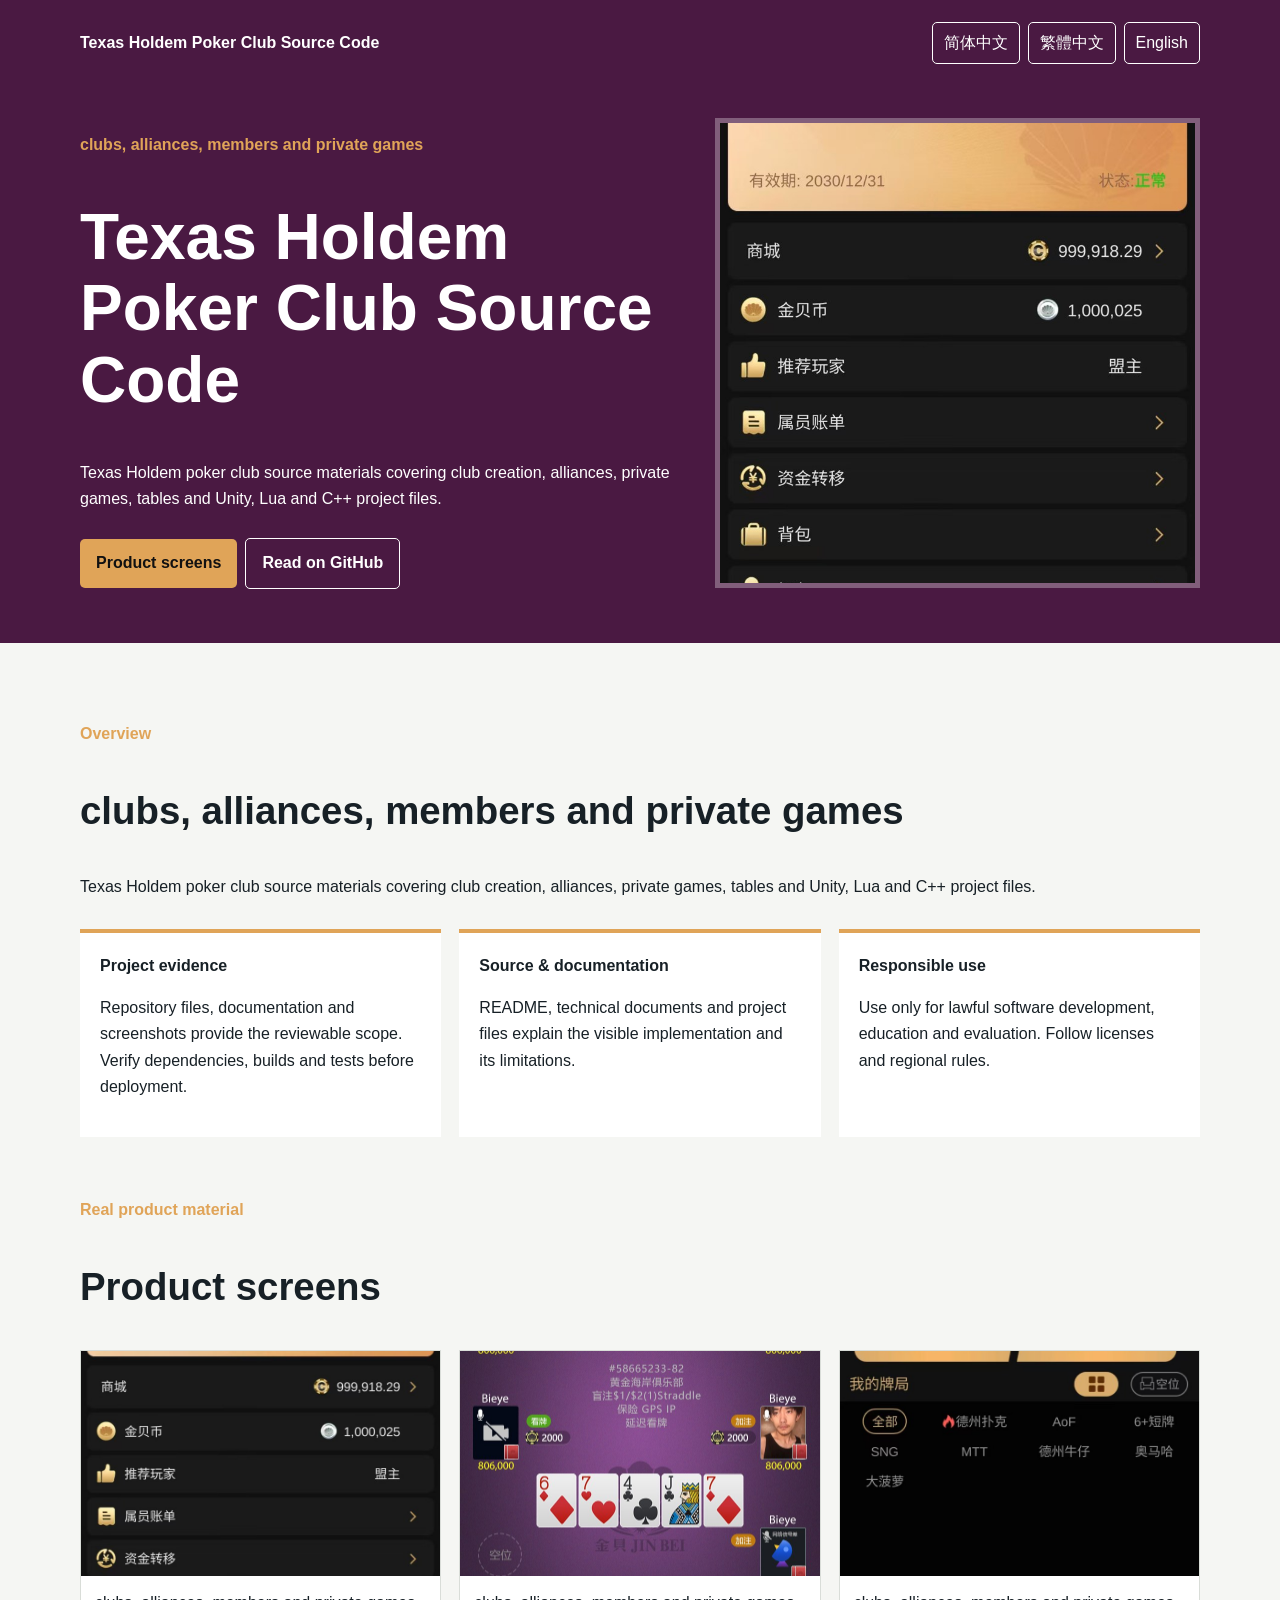
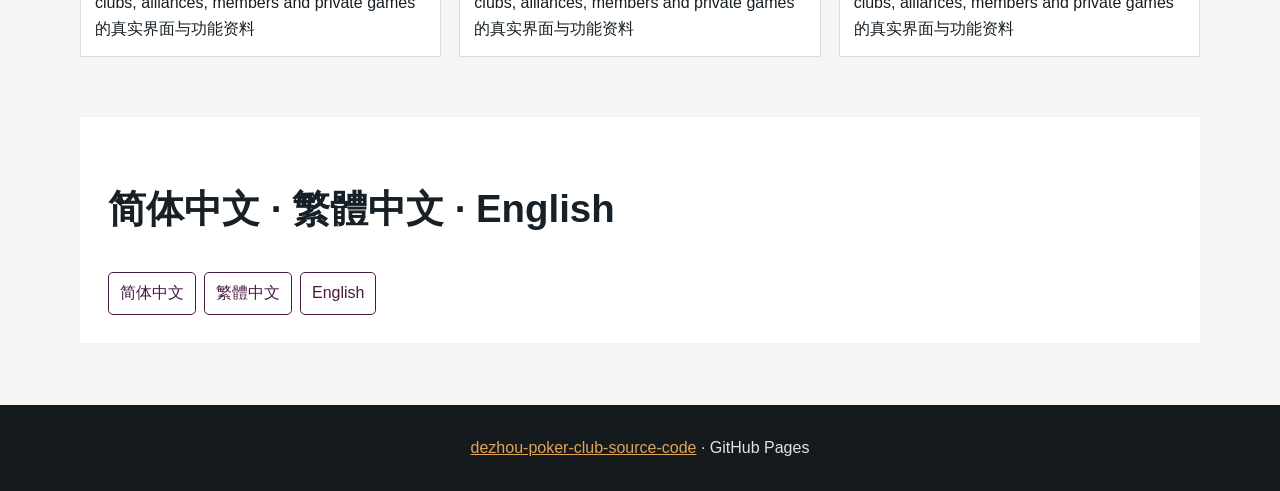
==== docs/en/index.html @ 4862ba0b "Add files via upload" ====
<!doctype html><html lang="en"><head><meta charset="utf-8"><meta name="viewport" content="width=device-width,initial-scale=1"><title>Texas Holdem Poker Club Source Code</title><meta name="description" content="Texas Holdem poker club source materials covering club creation, alliances, private games, tables and Unity, Lua and C++ project files."><meta name="robots" content="index,follow,max-image-preview:large"><link rel="canonical" href="https://niubideren111.github.io/dezhou-poker-club-source-code/en/"><link rel="alternate" hreflang="zh-CN" href="https://niubideren111.github.io/dezhou-poker-club-source-code/zh-cn/"><link rel="alternate" hreflang="zh-TW" href="https://niubideren111.github.io/dezhou-poker-club-source-code/zh-tw/"><link rel="alternate" hreflang="en" href="https://niubideren111.github.io/dezhou-poker-club-source-code/en/"><link rel="alternate" hreflang="x-default" href="https://niubideren111.github.io/dezhou-poker-club-source-code/"><meta property="og:title" content="Texas Holdem Poker Club Source Code"><meta property="og:description" content="Texas Holdem poker club source materials covering club creation, alliances, private games, tables and Unity, Lua and C++ project files."><meta property="og:image" content="https://niubideren111.github.io/dezhou-poker-club-source-code/assets/seo/dezhou-poker-club-source-code-01.jpg"><link rel="stylesheet" href="../assets/seo/style.css"><script type="application/ld+json">{"@context":"https://schema.org","@type":"SoftwareSourceCode","name":"Texas Holdem Poker Club Source Code","description":"Texas Holdem poker club source materials covering club creation, alliances, private games, tables and Unity, Lua and C++ project files.","codeRepository":"https://github.com/niubideren111/dezhou-poker-club-source-code","inLanguage":"en"}</script></head><body><header><nav><a class="brand" href="../index.html">Texas Holdem Poker Club Source Code</a><div class="langs"><a href="../zh-cn/index.html">简体中文</a><a href="../zh-tw/index.html">繁體中文</a><a href="../en/index.html">English</a></div></nav><div class="hero"><div><p class="eyebrow">clubs, alliances, members and private games</p><h1>Texas Holdem Poker Club Source Code</h1><p>Texas Holdem poker club source materials covering club creation, alliances, private games, tables and Unity, Lua and C++ project files.</p><a class="button" href="#screens">Product screens</a><a class="button ghost" href="https://github.com/niubideren111/dezhou-poker-club-source-code">Read on GitHub</a></div><img src="../assets/seo/dezhou-poker-club-source-code-01.jpg" alt="Texas Holdem Poker Club Source Code 主界面"></div></header><main><section><p class="eyebrow">Overview</p><h2>clubs, alliances, members and private games</h2><p>Texas Holdem poker club source materials covering club creation, alliances, private games, tables and Unity, Lua and C++ project files.</p><div class="facts"><article><strong>Project evidence</strong><p>Repository files, documentation and screenshots provide the reviewable scope. Verify dependencies, builds and tests before deployment.</p></article><article><strong>Source & documentation</strong><p>README, technical documents and project files explain the visible implementation and its limitations.</p></article><article><strong>Responsible use</strong><p>Use only for lawful software development, education and evaluation. Follow licenses and regional rules.</p></article></div></section><section id="screens"><p class="eyebrow">Real product material</p><h2>Product screens</h2><div class="gallery"><figure><img loading="lazy" src="../assets/seo/dezhou-poker-club-source-code-01.jpg" alt="Texas Holdem Poker Club Source Code 产品界面截图"><figcaption>clubs, alliances, members and private games 的真实界面与功能资料</figcaption></figure>
<figure><img loading="lazy" src="../assets/seo/dezhou-poker-club-source-code-02.jpg" alt="Texas Holdem Poker Club Source Code 产品界面截图"><figcaption>clubs, alliances, members and private games 的真实界面与功能资料</figcaption></figure>
<figure><img loading="lazy" src="../assets/seo/dezhou-poker-club-source-code-03.jpg" alt="Texas Holdem Poker Club Source Code 产品界面截图"><figcaption>clubs, alliances, members and private games 的真实界面与功能资料</figcaption></figure></div></section><section class="language-band"><h2>简体中文 · 繁體中文 · English</h2><div class="langs"><a href="../zh-cn/index.html">简体中文</a><a href="../zh-tw/index.html">繁體中文</a><a href="../en/index.html">English</a></div></section></main><footer><a href="https://github.com/niubideren111/dezhou-poker-club-source-code">dezhou-poker-club-source-code</a> · GitHub Pages</footer></body></html>
---- docs/assets/seo/style.css ----
:root{--brand:#4a1942;--accent:#e0a458;--ink:#172026;--paper:#f5f6f3;--line:#d9ddd8}*{box-sizing:border-box}body{margin:0;background:var(--paper);color:var(--ink);font-family:Inter,Arial,'Microsoft YaHei',sans-serif;line-height:1.65}a{color:var(--brand)}header{background:var(--brand);color:#fff;padding:22px 24px 54px}nav,main,.hero{width:min(1120px,calc(100% - 32px));margin:auto}nav{display:flex;align-items:center;justify-content:space-between;gap:20px}.brand{color:#fff;font-weight:800;text-decoration:none}.langs{display:flex;flex-wrap:wrap;gap:8px}.langs a{display:inline-flex;min-height:40px;align-items:center;border:1px solid currentColor;border-radius:5px;padding:7px 11px;color:inherit;text-decoration:none}.hero{display:grid;grid-template-columns:1.1fr .9fr;gap:42px;align-items:center;padding-top:52px}.hero img{width:100%;max-height:470px;object-fit:cover;border:5px solid rgba(255,255,255,.3)}h1{font-size:clamp(2.2rem,5vw,4.1rem);line-height:1.12;letter-spacing:0}h2{font-size:clamp(1.6rem,3vw,2.4rem)}.eyebrow{color:var(--accent);font-weight:800}.button{display:inline-flex;margin:10px 8px 0 0;border-radius:5px;padding:11px 16px;background:var(--accent);color:#111;text-decoration:none;font-weight:800}.ghost{border:1px solid #fff;background:transparent;color:#fff}main{padding:62px 0}.facts,.gallery{display:grid;grid-template-columns:repeat(3,minmax(0,1fr));gap:18px;margin:28px 0 60px}.facts article{border-top:4px solid var(--accent);padding:20px;background:#fff}.gallery figure{margin:0;border:1px solid var(--line);background:#fff}.gallery img{display:block;width:100%;aspect-ratio:16/10;object-fit:cover}.gallery figcaption{padding:14px}.language-band{padding:28px;background:#fff}.language-band .langs{color:var(--brand)}footer{padding:30px;text-align:center;background:#151a1d;color:#dfe4e1}footer a{color:var(--accent)}@media(max-width:760px){nav,.hero{align-items:flex-start;grid-template-columns:1fr}.facts,.gallery{grid-template-columns:1fr}.brand{max-width:45%}header{padding-inline:16px}}
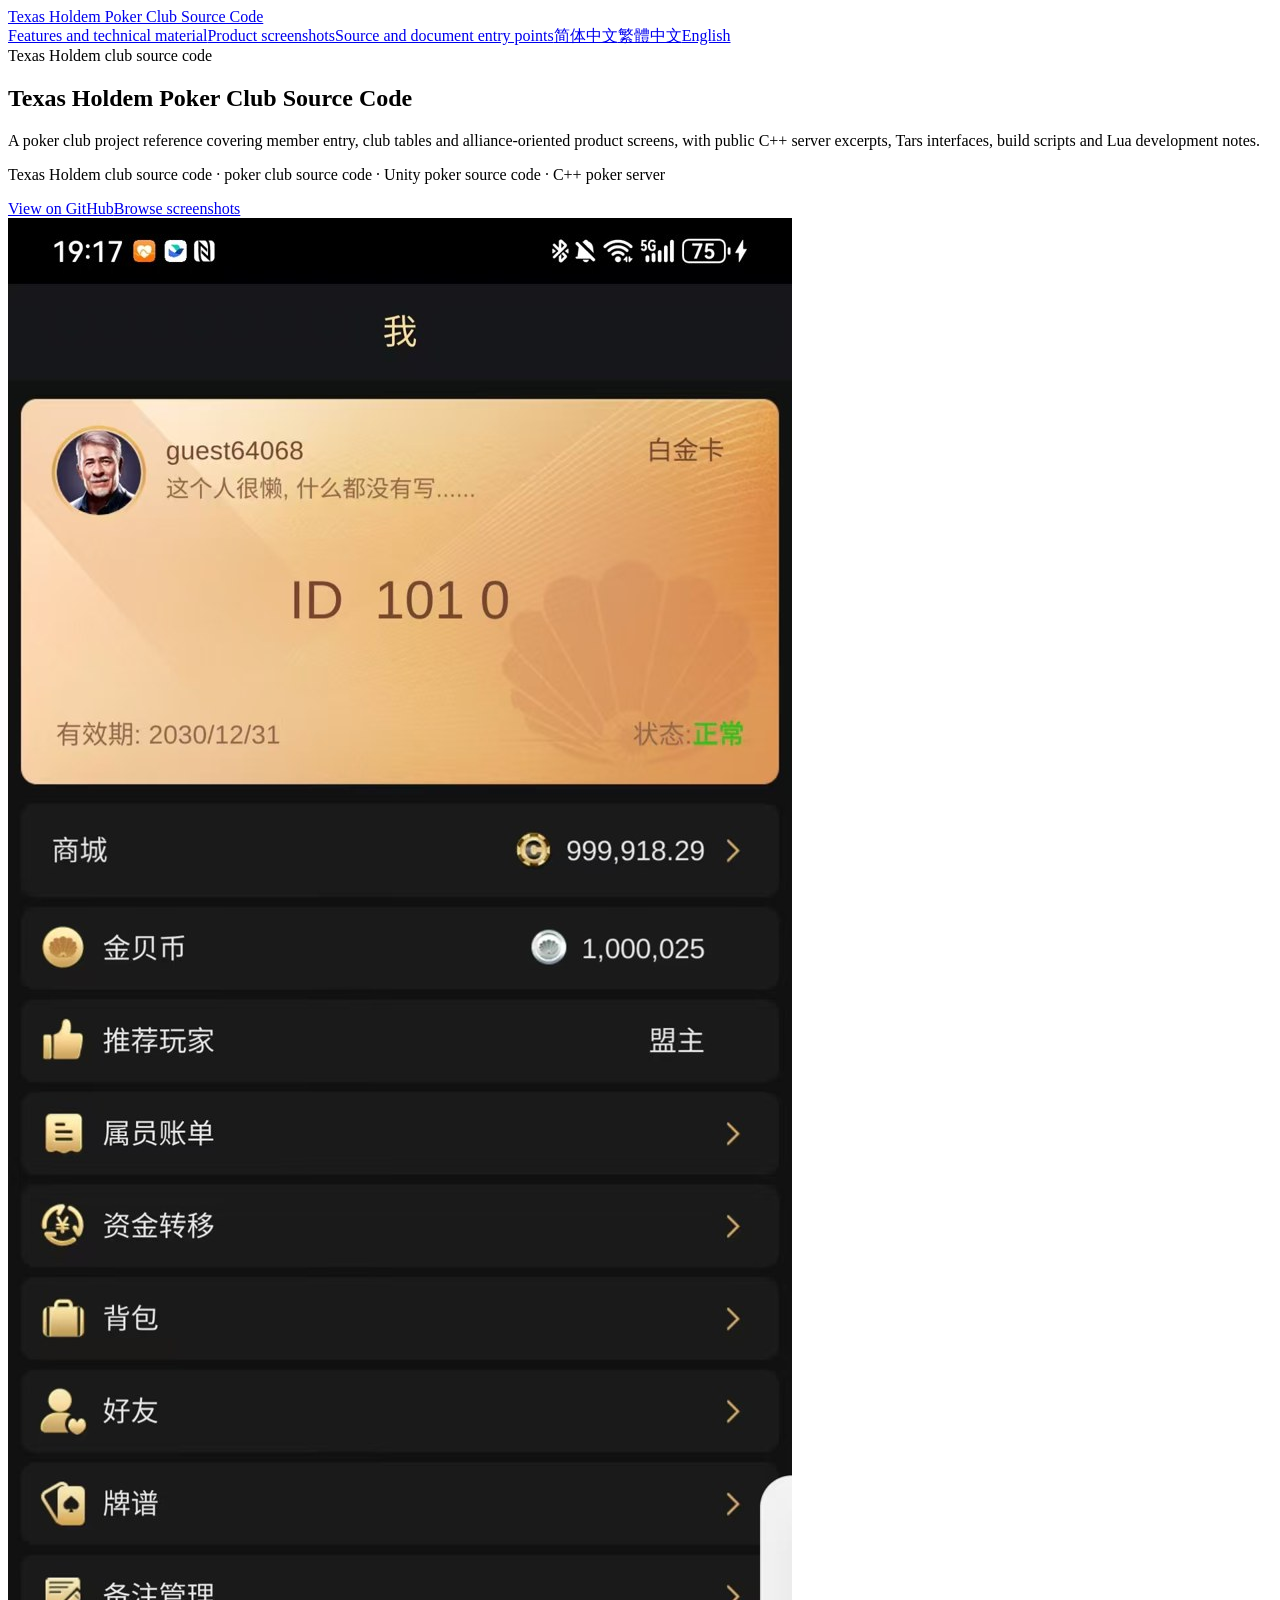
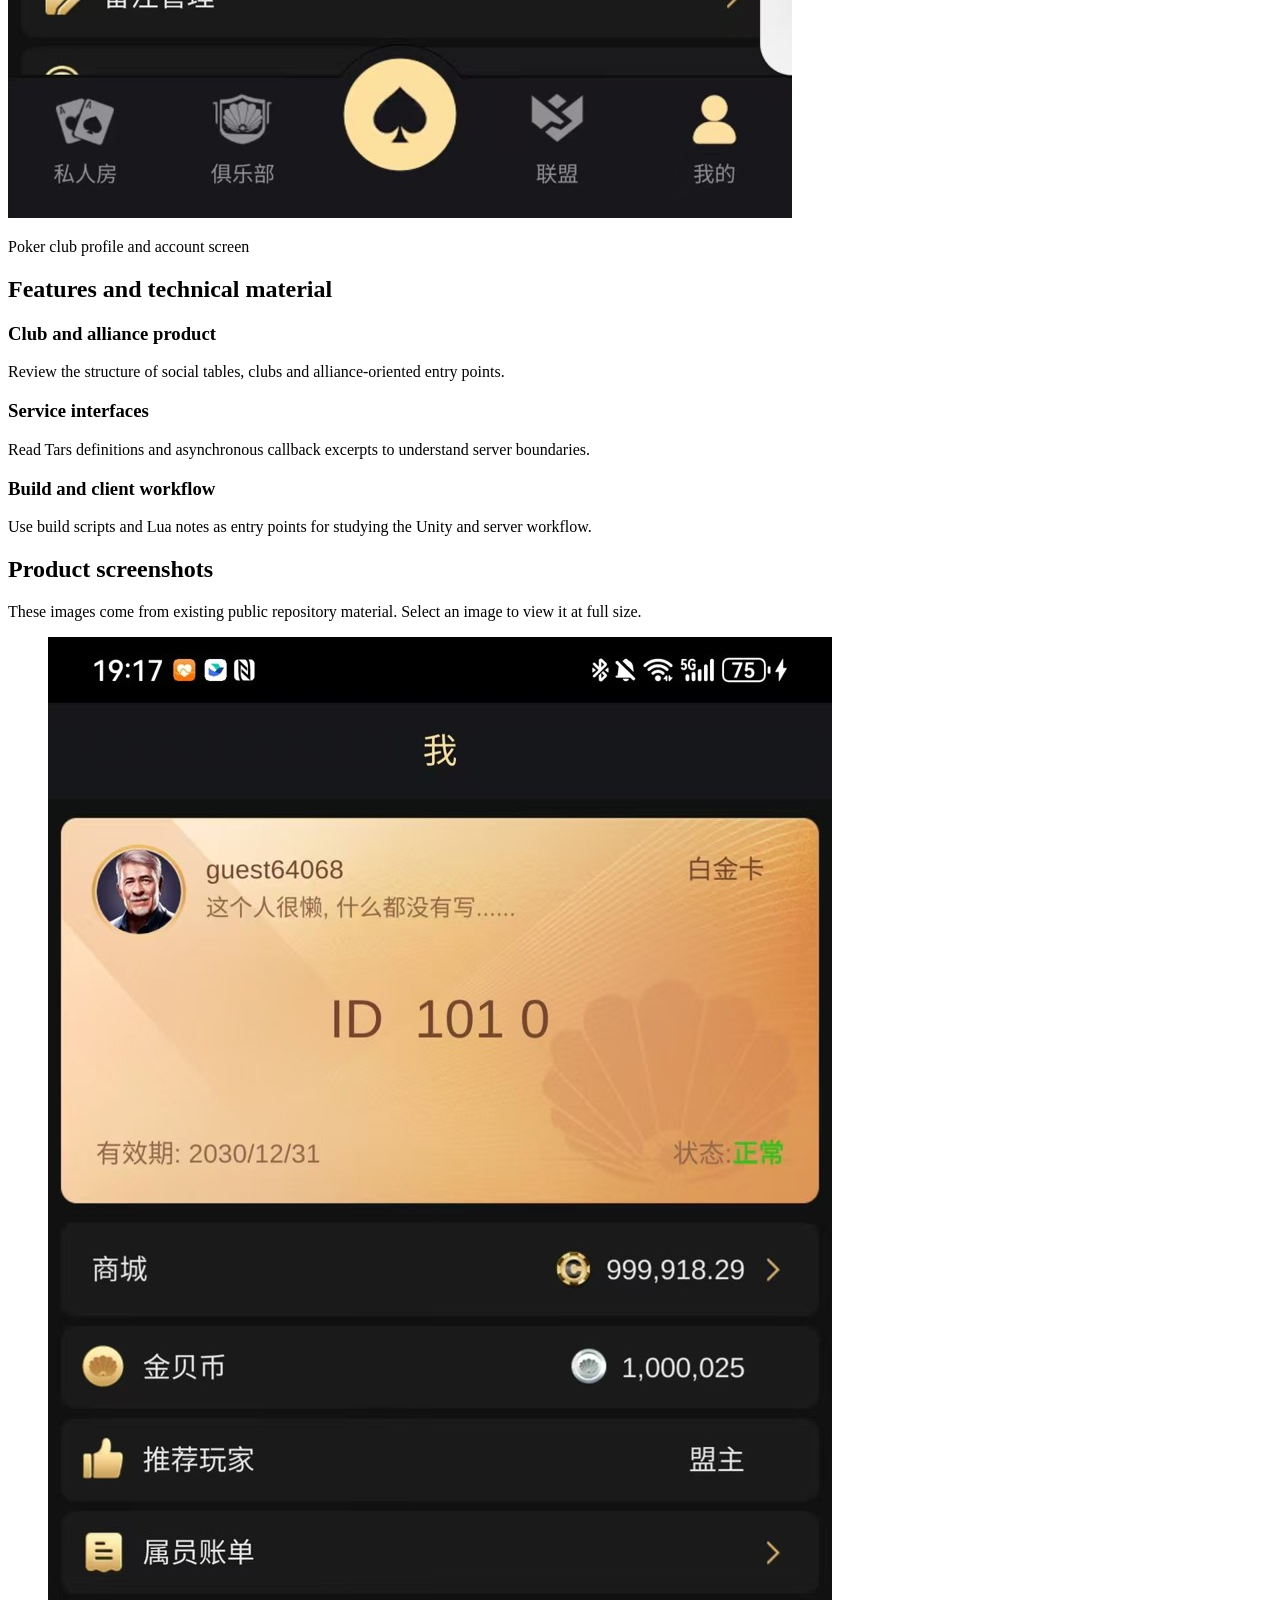
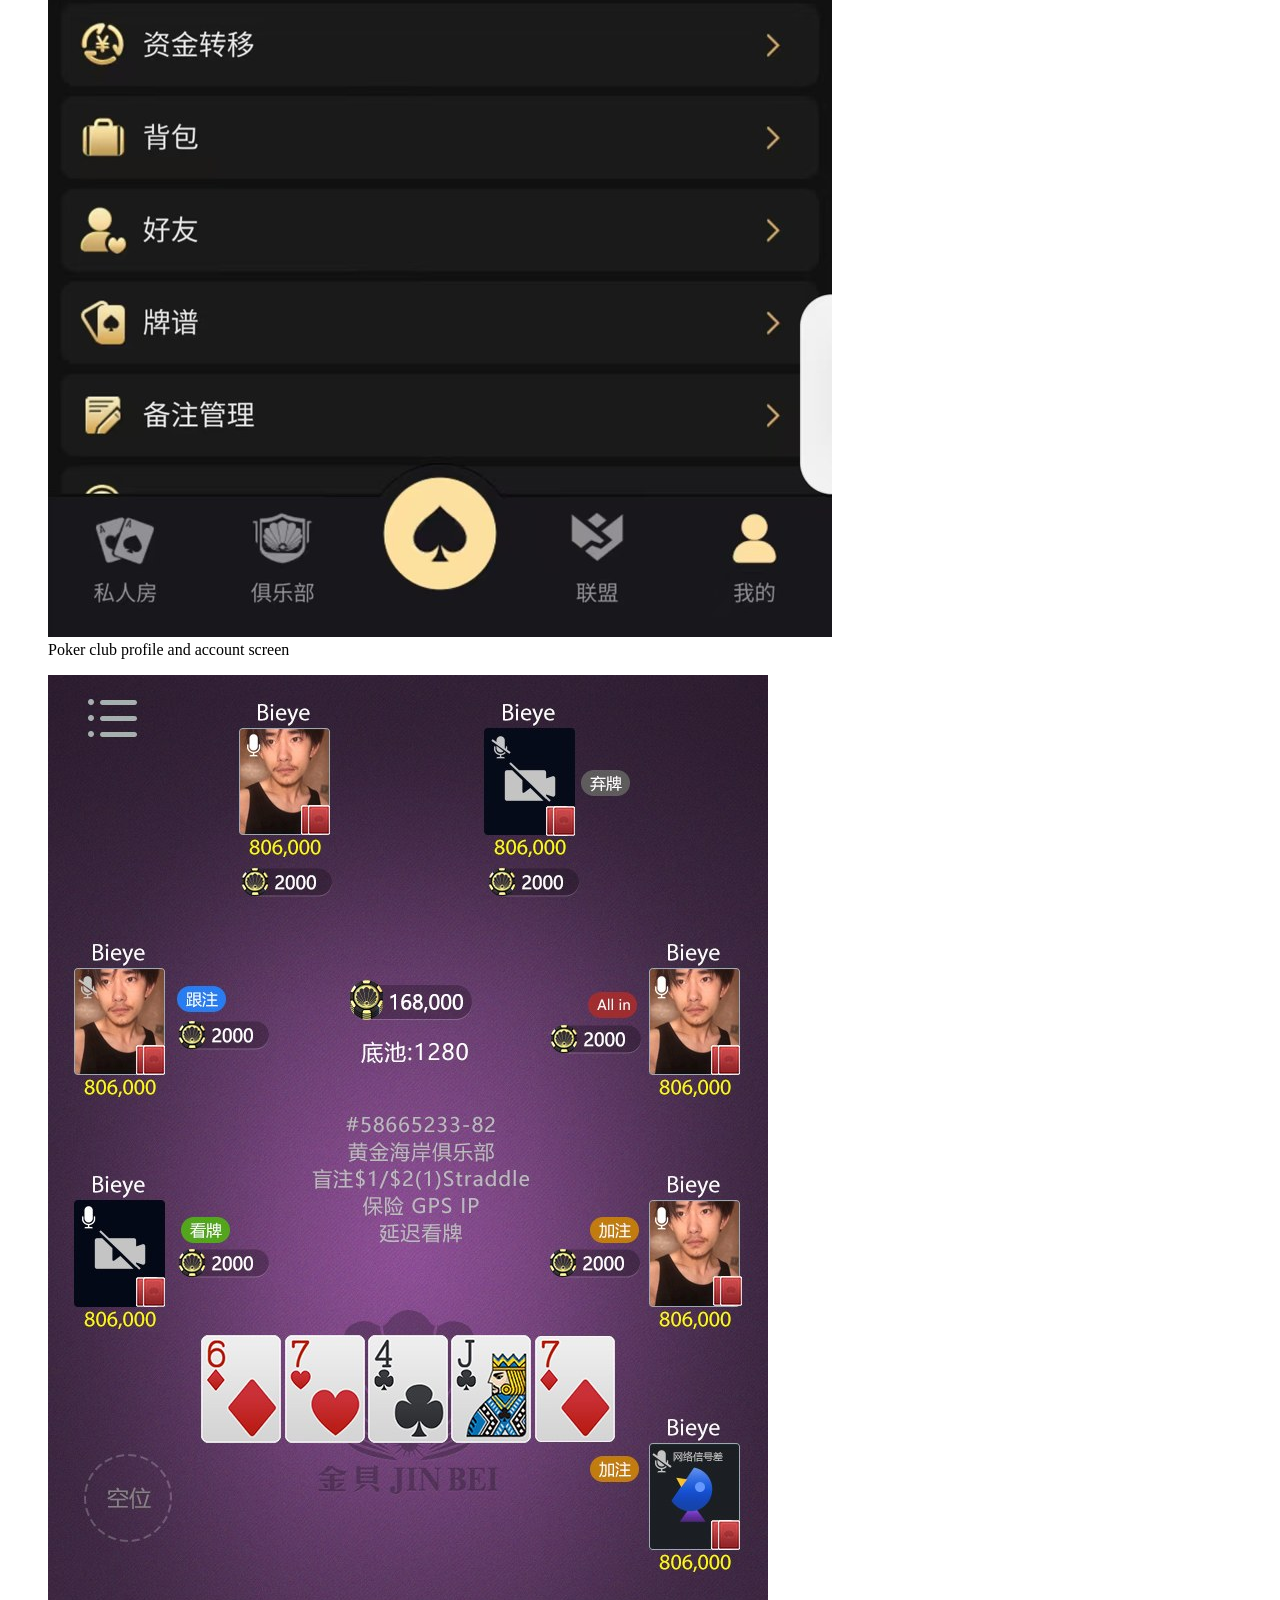
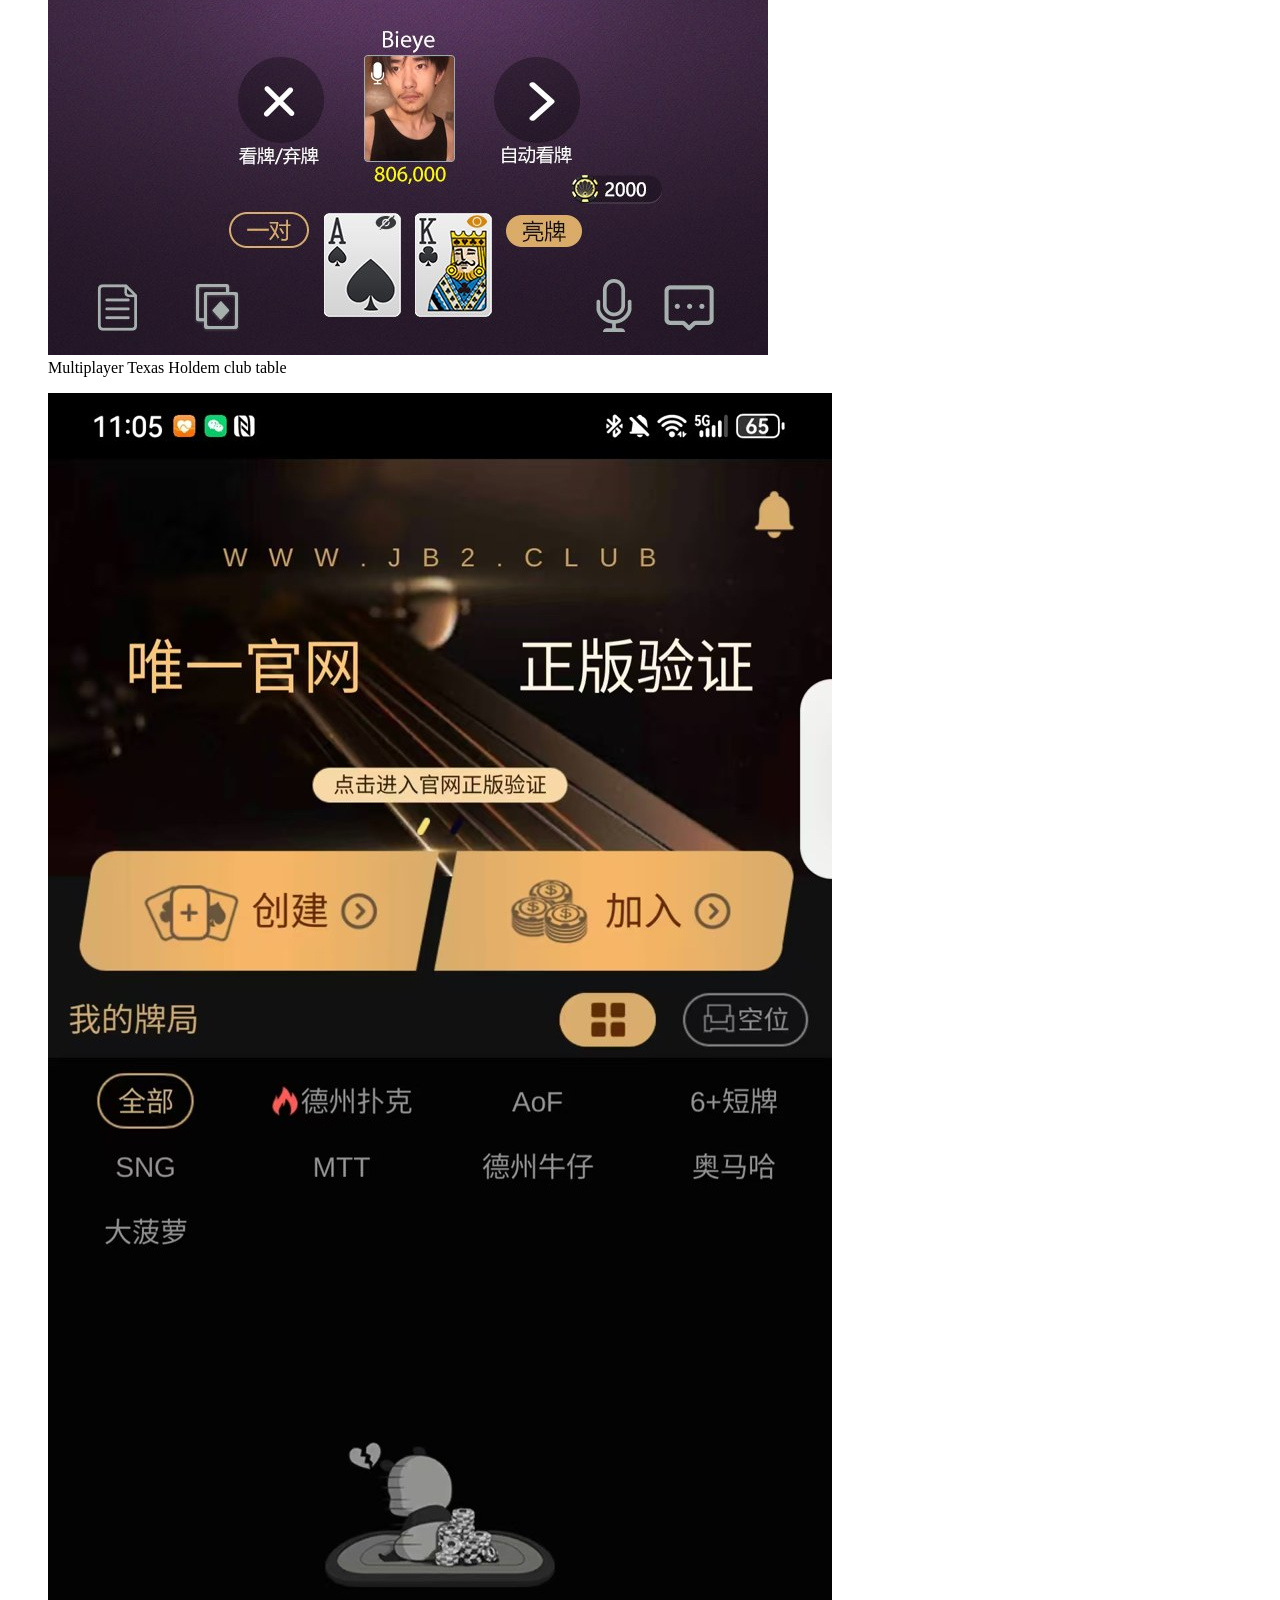
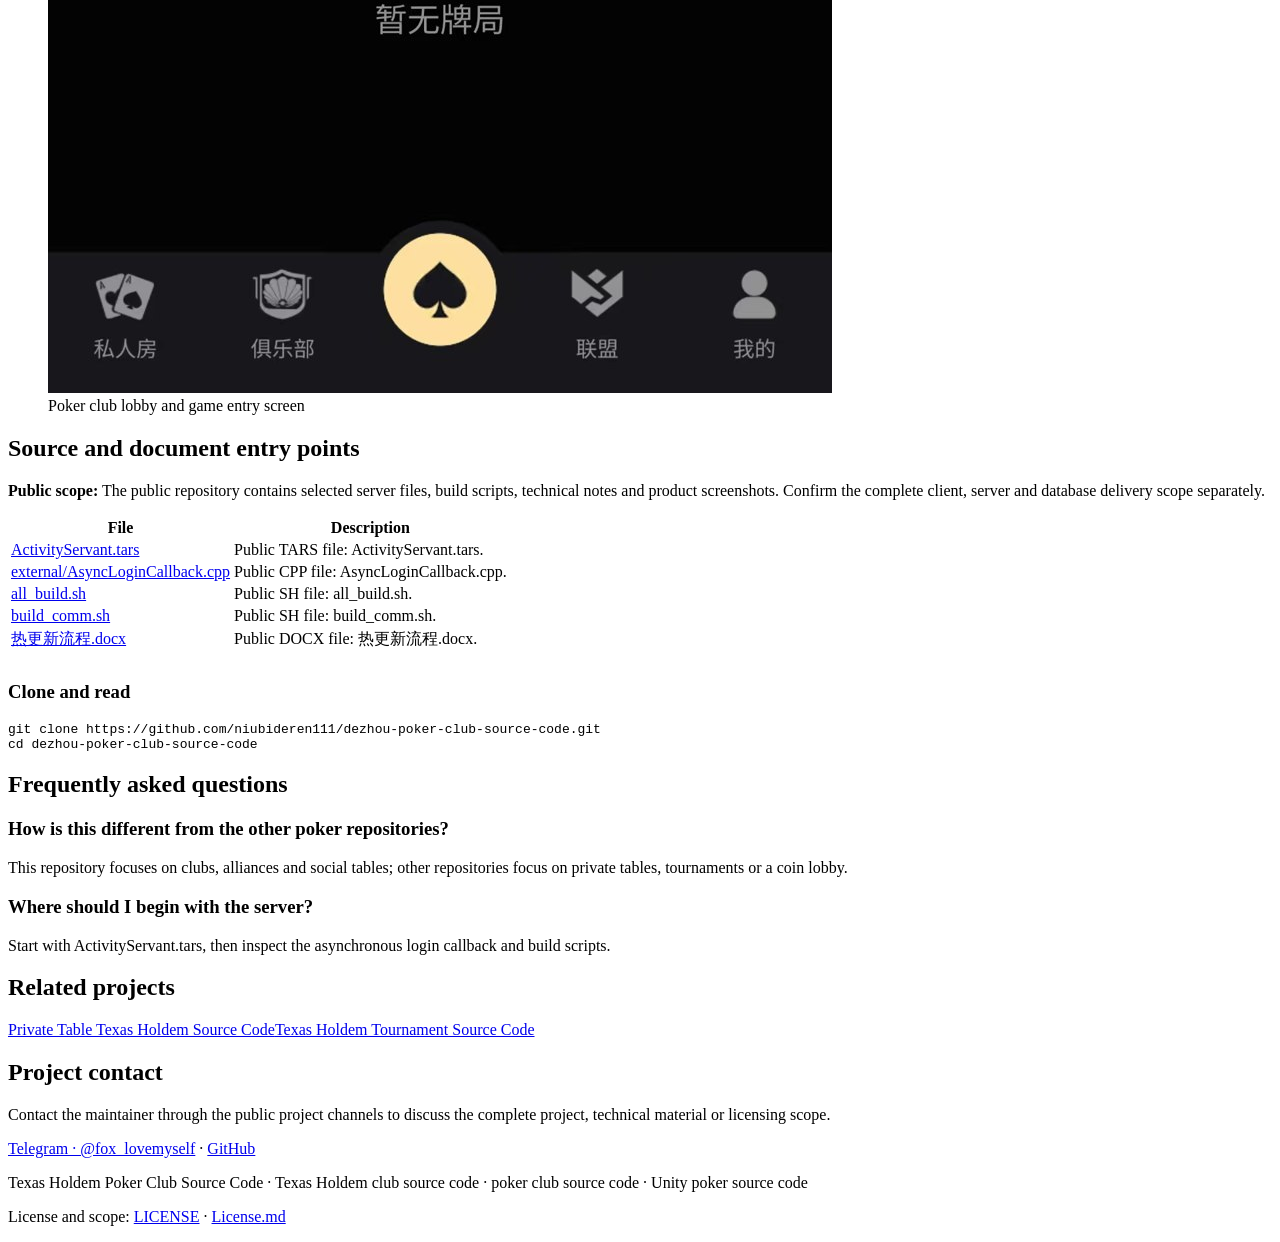
==== commit dc1dace8: "Add files via upload" ====
--- a/docs/en/index.html
+++ b/docs/en/index.html
@@ -1,3 +1,15 @@
-<!doctype html><html lang="en"><head><meta charset="utf-8"><meta name="viewport" content="width=device-width,initial-scale=1"><title>Texas Holdem Poker Club Source Code</title><meta name="description" content="Texas Holdem poker club source materials covering club creation, alliances, private games, tables and Unity, Lua and C++ project files."><meta name="robots" content="index,follow,max-image-preview:large"><link rel="canonical" href="https://niubideren111.github.io/dezhou-poker-club-source-code/en/"><link rel="alternate" hreflang="zh-CN" href="https://niubideren111.github.io/dezhou-poker-club-source-code/zh-cn/"><link rel="alternate" hreflang="zh-TW" href="https://niubideren111.github.io/dezhou-poker-club-source-code/zh-tw/"><link rel="alternate" hreflang="en" href="https://niubideren111.github.io/dezhou-poker-club-source-code/en/"><link rel="alternate" hreflang="x-default" href="https://niubideren111.github.io/dezhou-poker-club-source-code/"><meta property="og:title" content="Texas Holdem Poker Club Source Code"><meta property="og:description" content="Texas Holdem poker club source materials covering club creation, alliances, private games, tables and Unity, Lua and C++ project files."><meta property="og:image" content="https://niubideren111.github.io/dezhou-poker-club-source-code/assets/seo/dezhou-poker-club-source-code-01.jpg"><link rel="stylesheet" href="../assets/seo/style.css"><script type="application/ld+json">{"@context":"https://schema.org","@type":"SoftwareSourceCode","name":"Texas Holdem Poker Club Source Code","description":"Texas Holdem poker club source materials covering club creation, alliances, private games, tables and Unity, Lua and C++ project files.","codeRepository":"https://github.com/niubideren111/dezhou-poker-club-source-code","inLanguage":"en"}</script></head><body><header><nav><a class="brand" href="../index.html">Texas Holdem Poker Club Source Code</a><div class="langs"><a href="../zh-cn/index.html">简体中文</a><a href="../zh-tw/index.html">繁體中文</a><a href="../en/index.html">English</a></div></nav><div class="hero"><div><p class="eyebrow">clubs, alliances, members and private games</p><h1>Texas Holdem Poker Club Source Code</h1><p>Texas Holdem poker club source materials covering club creation, alliances, private games, tables and Unity, Lua and C++ project files.</p><a class="button" href="#screens">Product screens</a><a class="button ghost" href="https://github.com/niubideren111/dezhou-poker-club-source-code">Read on GitHub</a></div><img src="../assets/seo/dezhou-poker-club-source-code-01.jpg" alt="Texas Holdem Poker Club Source Code 主界面"></div></header><main><section><p class="eyebrow">Overview</p><h2>clubs, alliances, members and private games</h2><p>Texas Holdem poker club source materials covering club creation, alliances, private games, tables and Unity, Lua and C++ project files.</p><div class="facts"><article><strong>Project evidence</strong><p>Repository files, documentation and screenshots provide the reviewable scope. Verify dependencies, builds and tests before deployment.</p></article><article><strong>Source & documentation</strong><p>README, technical documents and project files explain the visible implementation and its limitations.</p></article><article><strong>Responsible use</strong><p>Use only for lawful software development, education and evaluation. Follow licenses and regional rules.</p></article></div></section><section id="screens"><p class="eyebrow">Real product material</p><h2>Product screens</h2><div class="gallery"><figure><img loading="lazy" src="../assets/seo/dezhou-poker-club-source-code-01.jpg" alt="Texas Holdem Poker Club Source Code 产品界面截图"><figcaption>clubs, alliances, members and private games 的真实界面与功能资料</figcaption></figure>
-<figure><img loading="lazy" src="../assets/seo/dezhou-poker-club-source-code-02.jpg" alt="Texas Holdem Poker Club Source Code 产品界面截图"><figcaption>clubs, alliances, members and private games 的真实界面与功能资料</figcaption></figure>
-<figure><img loading="lazy" src="../assets/seo/dezhou-poker-club-source-code-03.jpg" alt="Texas Holdem Poker Club Source Code 产品界面截图"><figcaption>clubs, alliances, members and private games 的真实界面与功能资料</figcaption></figure></div></section><section class="language-band"><h2>简体中文 · 繁體中文 · English</h2><div class="langs"><a href="../zh-cn/index.html">简体中文</a><a href="../zh-tw/index.html">繁體中文</a><a href="../en/index.html">English</a></div></section></main><footer><a href="https://github.com/niubideren111/dezhou-poker-club-source-code">dezhou-poker-club-source-code</a> · GitHub Pages</footer></body></html>
+<!doctype html>
+<html lang="en"><head><meta charset="utf-8"><meta name="viewport" content="width=device-width,initial-scale=1">
+<title>Texas Holdem Poker Club Source Code | Unity, C++ and Club Systems</title><meta name="description" content="A poker club project reference covering member entry, club tables and alliance-oriented product screens, with public C++ server excerpts, Tars interfaces, build scripts and Lua development notes."><meta name="robots" content="index,follow,max-image-preview:large">
+<link rel="canonical" href="https://niubideren111.github.io/dezhou-poker-club-source-code/en/"><link rel="alternate" hreflang="zh-CN" href="https://niubideren111.github.io/dezhou-poker-club-source-code/zh-cn/"><link rel="alternate" hreflang="zh-Hant" href="https://niubideren111.github.io/dezhou-poker-club-source-code/zh-tw/"><link rel="alternate" hreflang="en" href="https://niubideren111.github.io/dezhou-poker-club-source-code/en/"><link rel="alternate" hreflang="x-default" href="https://niubideren111.github.io/dezhou-poker-club-source-code/"><meta property="og:type" content="website"><meta property="og:locale" content="en_US"><meta property="og:title" content="Texas Holdem Poker Club Source Code | Unity, C++ and Club Systems"><meta property="og:description" content="A poker club project reference covering member entry, club tables and alliance-oriented product screens, with public C++ server excerpts, Tars interfaces, build scripts and Lua development notes."><meta property="og:url" content="https://niubideren111.github.io/dezhou-poker-club-source-code/en/"><meta property="og:image" content="https://niubideren111.github.io/dezhou-poker-club-source-code/assets/seo/dezhou-poker-club-source-code-01.jpg"><meta name="twitter:card" content="summary_large_image">
+<link rel="stylesheet" href="../assets/seo/style.css"><script type="application/ld+json">{"@context":"https://schema.org","@type":"CollectionPage","name":"Texas Holdem Poker Club Source Code | Unity, C++ and Club Systems","description":"A poker club project reference covering member entry, club tables and alliance-oriented product screens, with public C++ server excerpts, Tars interfaces, build scripts and Lua development notes.","url":"https://niubideren111.github.io/dezhou-poker-club-source-code/en/","inLanguage":"en","image":"https://niubideren111.github.io/dezhou-poker-club-source-code/assets/seo/dezhou-poker-club-source-code-01.jpg","mainEntity":{"@type":"SoftwareSourceCode","name":"Texas Holdem Poker Club Source Code","codeRepository":"https://github.com/niubideren111/dezhou-poker-club-source-code","description":"A poker club project reference covering member entry, club tables and alliance-oriented product screens, with public C++ server excerpts, Tars interfaces, build scripts and Lua development notes.","programmingLanguage":["C++","lua"]},"isPartOf":{"@type":"WebSite","name":"dezhou-poker-club-source-code","url":"https://niubideren111.github.io/dezhou-poker-club-source-code/"}}</script></head>
+<body style="--accent:#ac781d"><div class="topline"></div><header><div class="wrap nav"><a class="brand" href="../">Texas Holdem Poker Club Source Code</a><div class="navlinks"><a href="#features">Features and technical material</a><a href="#screenshots">Product screenshots</a><a href="#files">Source and document entry points</a><span class="languages" aria-label="Language"><a href="../zh-cn/" hreflang="zh-CN">简体中文</a><a href="../zh-tw/" hreflang="zh-Hant">繁體中文</a><a href="../en/" hreflang="en" aria-current="page">English</a></span></div></div></header>
+<main class="wrap"><section class="hero"><div><div class="eyebrow">Texas Holdem club source code</div><h1>Texas Holdem Poker Club Source Code</h1><p class="intro">A poker club project reference covering member entry, club tables and alliance-oriented product screens, with public C++ server excerpts, Tars interfaces, build scripts and Lua development notes.</p><p class="keyword-line">Texas Holdem club source code · poker club source code · Unity poker source code · C++ poker server</p><div class="actions"><a class="button" href="https://github.com/niubideren111/dezhou-poker-club-source-code">View on GitHub</a><a class="button secondary" href="#screenshots">Browse screenshots</a></div></div><div class="hero-media"><img src="../assets/seo/dezhou-poker-club-source-code-01.jpg" alt="Poker club profile and account screen" fetchpriority="high"><p>Poker club profile and account screen</p></div></section>
+<section class="section" id="features"><h2>Features and technical material</h2><div class="grid"><article class="card"><h3>Club and alliance product</h3><p>Review the structure of social tables, clubs and alliance-oriented entry points.</p></article><article class="card"><h3>Service interfaces</h3><p>Read Tars definitions and asynchronous callback excerpts to understand server boundaries.</p></article><article class="card"><h3>Build and client workflow</h3><p>Use build scripts and Lua notes as entry points for studying the Unity and server workflow.</p></article></div></section>
+<section class="section" id="screenshots"><h2>Product screenshots</h2><p class="lede">These images come from existing public repository material. Select an image to view it at full size.</p><div class="gallery"><figure><a href="../assets/seo/dezhou-poker-club-source-code-01.jpg" aria-label="Poker club profile and account screen"><img src="../assets/seo/dezhou-poker-club-source-code-01.jpg" alt="Poker club profile and account screen" loading="lazy" decoding="async"></a><figcaption>Poker club profile and account screen</figcaption></figure><figure><a href="../assets/seo/dezhou-poker-club-source-code-02.jpg" aria-label="Multiplayer Texas Holdem club table"><img src="../assets/seo/dezhou-poker-club-source-code-02.jpg" alt="Multiplayer Texas Holdem club table" loading="lazy" decoding="async"></a><figcaption>Multiplayer Texas Holdem club table</figcaption></figure><figure><a href="../assets/seo/dezhou-poker-club-source-code-03.jpg" aria-label="Poker club lobby and game entry screen"><img src="../assets/seo/dezhou-poker-club-source-code-03.jpg" alt="Poker club lobby and game entry screen" loading="lazy" decoding="async"></a><figcaption>Poker club lobby and game entry screen</figcaption></figure></div></section>
+<section class="section" id="files"><h2>Source and document entry points</h2><p class="scope"><strong>Public scope:</strong> The public repository contains selected server files, build scripts, technical notes and product screenshots. Confirm the complete client, server and database delivery scope separately.</p><div class="table-wrap"><table><thead><tr><th>File</th><th>Description</th></tr></thead><tbody><tr><td><a href="https://github.com/niubideren111/dezhou-poker-club-source-code/blob/main/ActivityServant.tars">ActivityServant.tars</a></td><td>Public TARS file: ActivityServant.tars.</td></tr><tr><td><a href="https://github.com/niubideren111/dezhou-poker-club-source-code/blob/main/external/AsyncLoginCallback.cpp">external/AsyncLoginCallback.cpp</a></td><td>Public CPP file: AsyncLoginCallback.cpp.</td></tr><tr><td><a href="https://github.com/niubideren111/dezhou-poker-club-source-code/blob/main/all_build.sh">all_build.sh</a></td><td>Public SH file: all_build.sh.</td></tr><tr><td><a href="https://github.com/niubideren111/dezhou-poker-club-source-code/blob/main/build_comm.sh">build_comm.sh</a></td><td>Public SH file: build_comm.sh.</td></tr><tr><td><a href="https://github.com/niubideren111/dezhou-poker-club-source-code/blob/main/%E7%83%AD%E6%9B%B4%E6%96%B0%E6%B5%81%E7%A8%8B.docx">热更新流程.docx</a></td><td>Public DOCX file: 热更新流程.docx.</td></tr></tbody></table></div><h3 style="margin-top:28px">Clone and read</h3><pre><code>git clone https://github.com/niubideren111/dezhou-poker-club-source-code.git
+cd dezhou-poker-club-source-code</code></pre></section>
+<section class="section" id="faq"><h2>Frequently asked questions</h2><div class="faq"><article><h3>How is this different from the other poker repositories?</h3><p>This repository focuses on clubs, alliances and social tables; other repositories focus on private tables, tournaments or a coin lobby.</p></article><article><h3>Where should I begin with the server?</h3><p>Start with ActivityServant.tars, then inspect the asynchronous login callback and build scripts.</p></article></div></section>
+<section class="section"><h2>Related projects</h2><div class="related"><a href="https://github.com/niubideren111/Texas-Hold-em-source-code">Private Table Texas Holdem Source Code</a><a href="https://github.com/niubideren111/Texas-Hold-em-Tournament-Source-Code">Texas Holdem Tournament Source Code</a></div></section>
+<section class="section"><div class="contact"><h2>Project contact</h2><p>Contact the maintainer through the public project channels to discuss the complete project, technical material or licensing scope.</p><a href="https://t.me/fox_lovemyself">Telegram · @fox_lovemyself</a> · <a href="https://github.com/niubideren111/dezhou-poker-club-source-code">GitHub</a></div></section></main>
+<footer class="wrap"><p>Texas Holdem Poker Club Source Code · Texas Holdem club source code · poker club source code · Unity poker source code</p><p>License and scope: <a href="https://github.com/niubideren111/dezhou-poker-club-source-code/blob/main/LICENSE">LICENSE</a> · <a href="https://github.com/niubideren111/dezhou-poker-club-source-code/blob/main/License.md">License.md</a></p></footer></body></html>
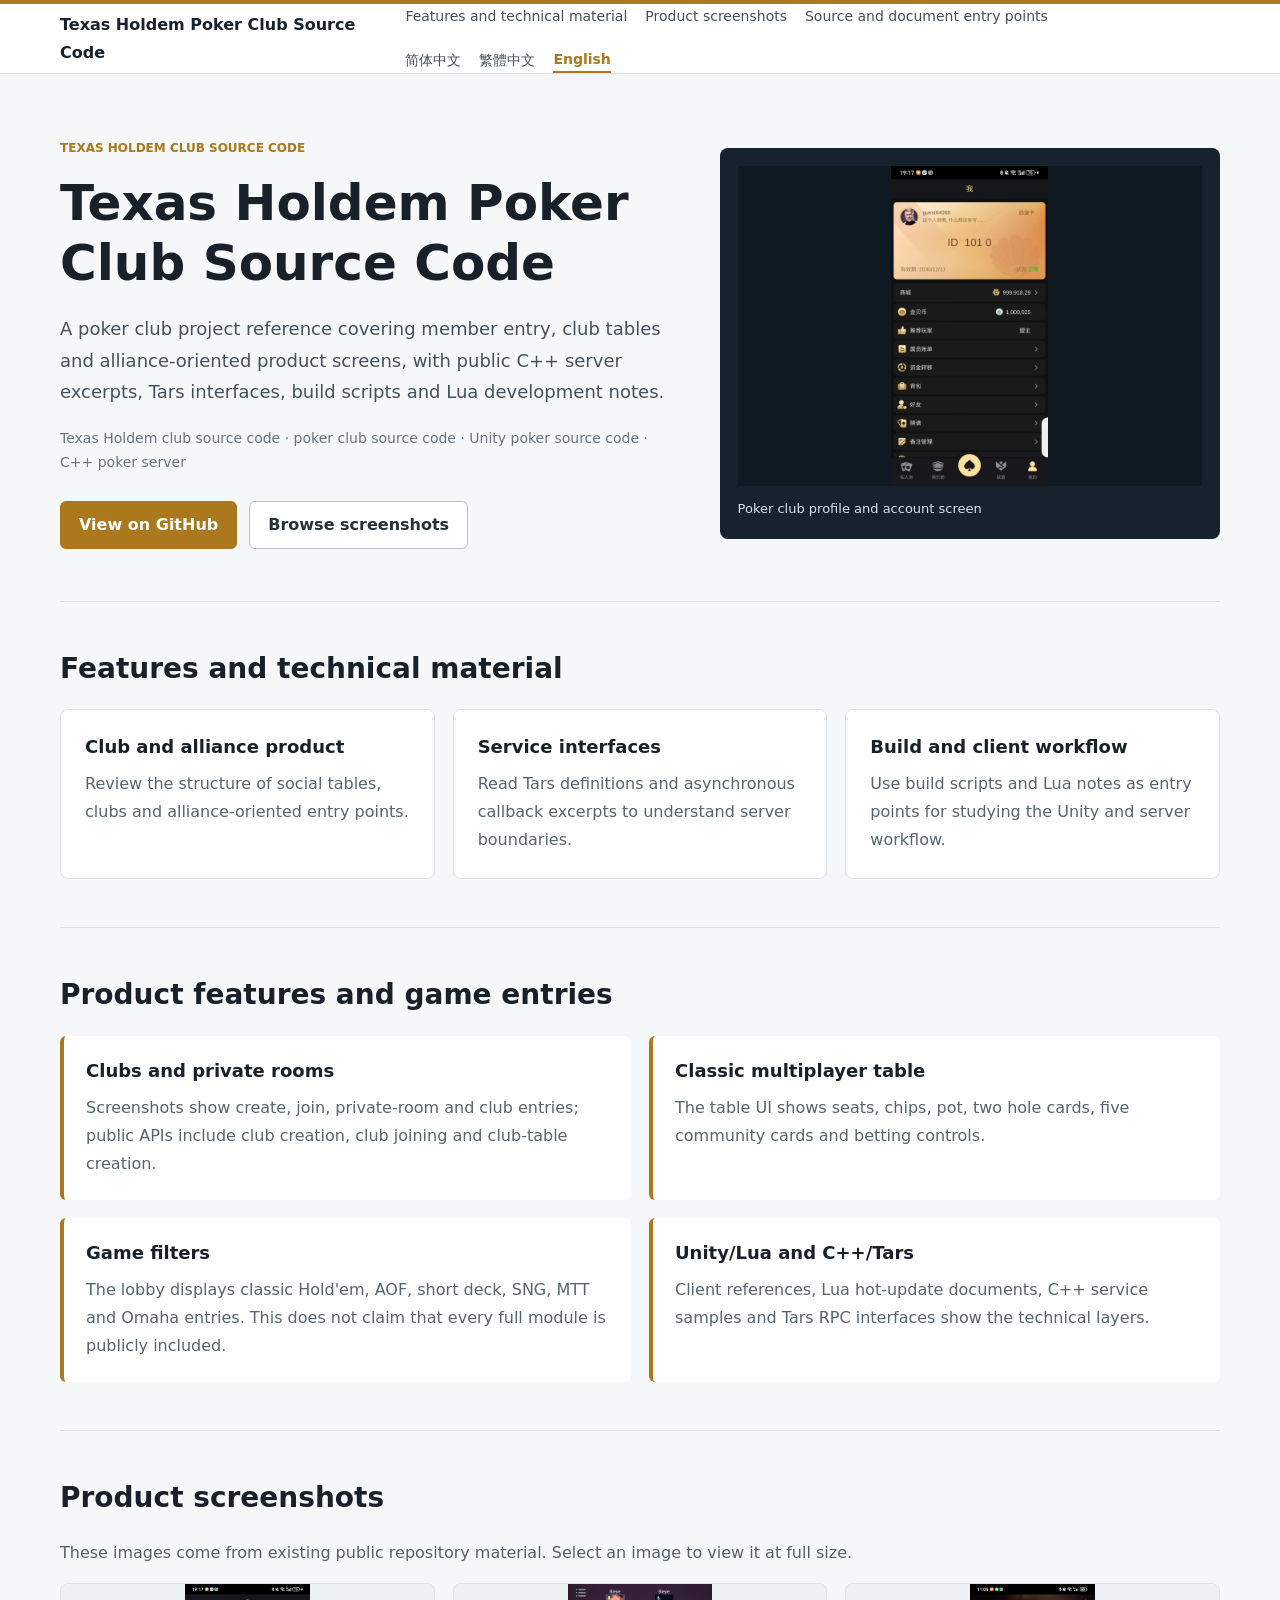
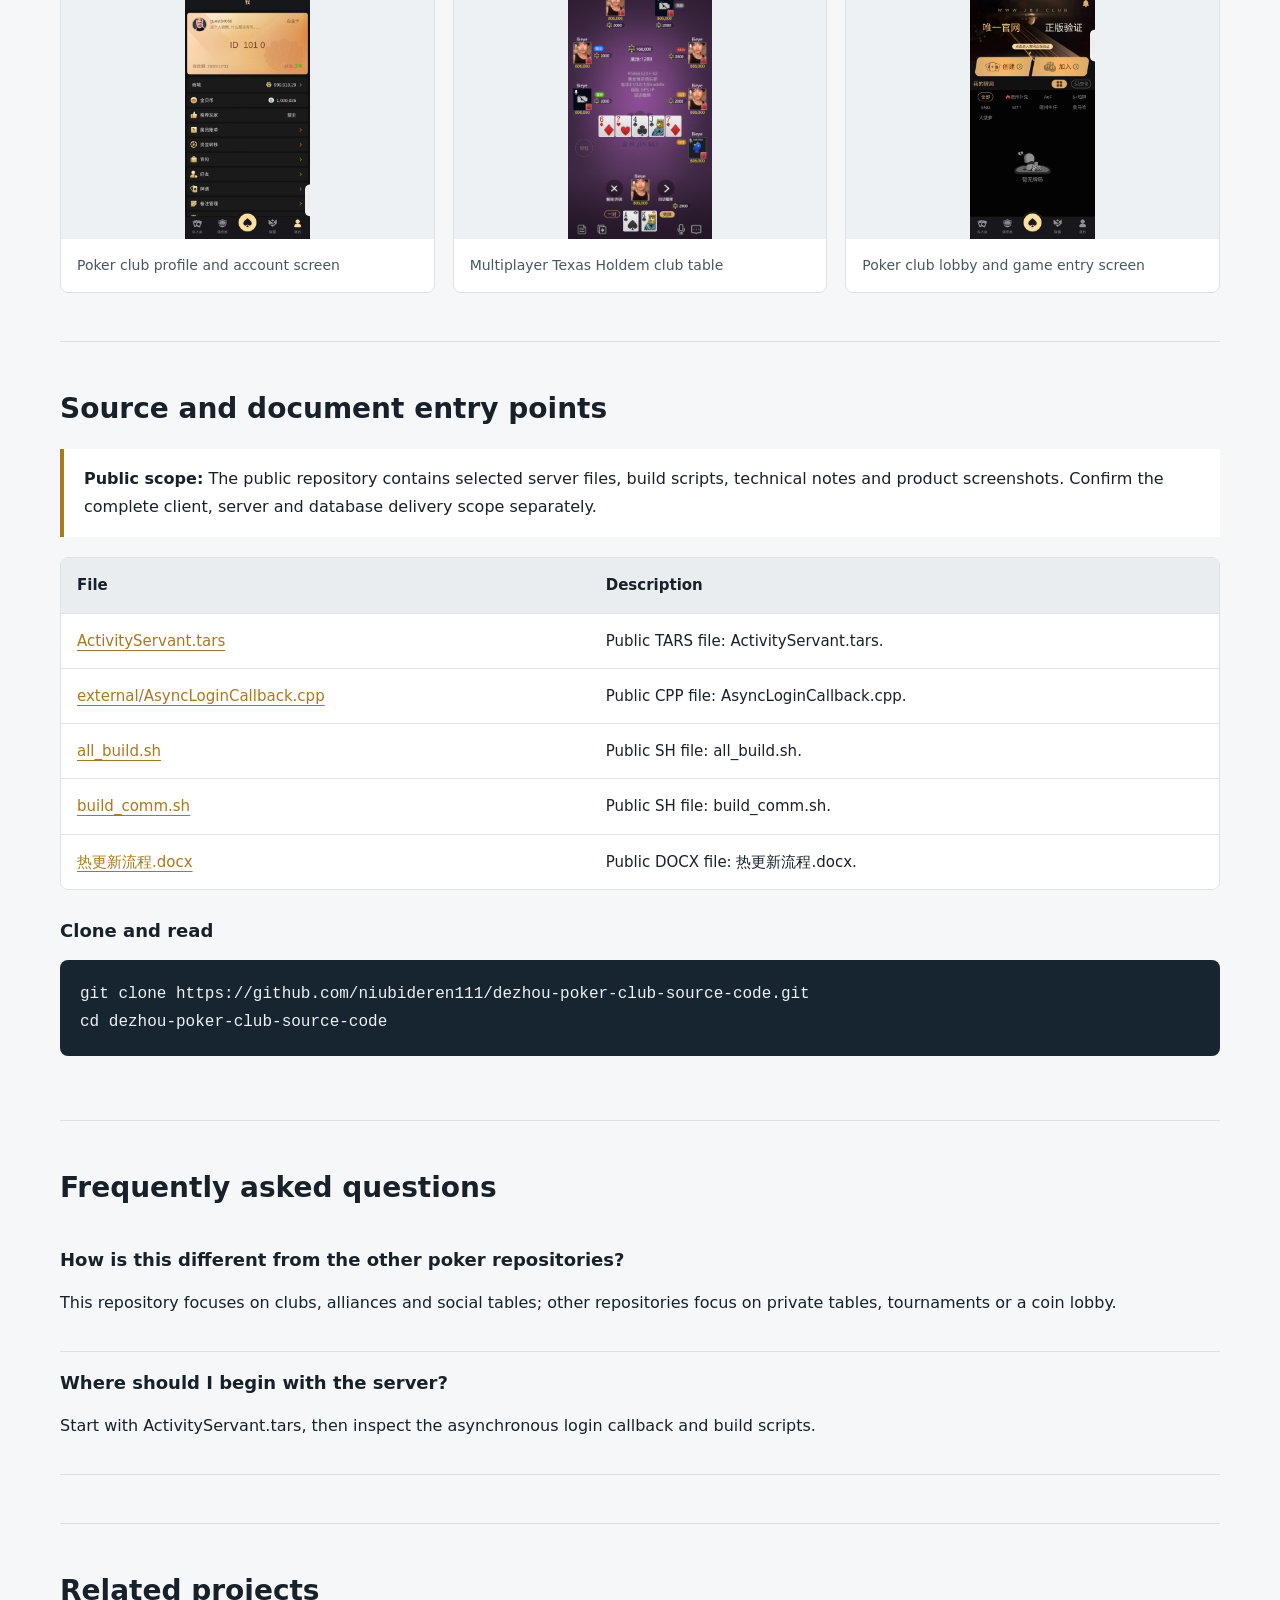
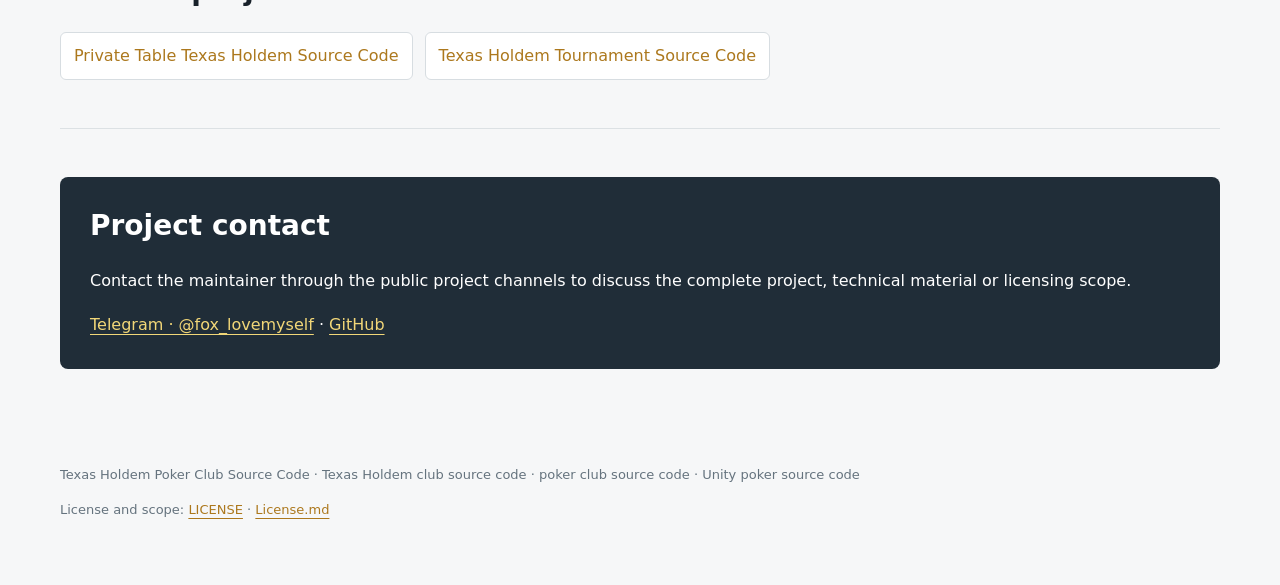
==== commit e3cd60d4: "Add files via upload" ====
--- a/docs/en/index.html
+++ b/docs/en/index.html
@@ -1,15 +1,16 @@
 <!doctype html>
 <html lang="en"><head><meta charset="utf-8"><meta name="viewport" content="width=device-width,initial-scale=1">
-<title>Texas Holdem Poker Club Source Code | Unity, C++ and Club Systems</title><meta name="description" content="A poker club project reference covering member entry, club tables and alliance-oriented product screens, with public C++ server excerpts, Tars interfaces, build scripts and Lua development notes."><meta name="robots" content="index,follow,max-image-preview:large">
+<title>Texas Hold'em Poker Club Source Code | Private Rooms and Multiplayer Tables</title><meta name="description" content="Texas Hold'em poker club and private-room source references with product screenshots, club-table APIs, Unity/Lua client material, C++/Tars server samples and build documents."><meta name="robots" content="index,follow,max-image-preview:large">
 <link rel="canonical" href="https://niubideren111.github.io/dezhou-poker-club-source-code/en/"><link rel="alternate" hreflang="zh-CN" href="https://niubideren111.github.io/dezhou-poker-club-source-code/zh-cn/"><link rel="alternate" hreflang="zh-Hant" href="https://niubideren111.github.io/dezhou-poker-club-source-code/zh-tw/"><link rel="alternate" hreflang="en" href="https://niubideren111.github.io/dezhou-poker-club-source-code/en/"><link rel="alternate" hreflang="x-default" href="https://niubideren111.github.io/dezhou-poker-club-source-code/"><meta property="og:type" content="website"><meta property="og:locale" content="en_US"><meta property="og:title" content="Texas Holdem Poker Club Source Code | Unity, C++ and Club Systems"><meta property="og:description" content="A poker club project reference covering member entry, club tables and alliance-oriented product screens, with public C++ server excerpts, Tars interfaces, build scripts and Lua development notes."><meta property="og:url" content="https://niubideren111.github.io/dezhou-poker-club-source-code/en/"><meta property="og:image" content="https://niubideren111.github.io/dezhou-poker-club-source-code/assets/seo/dezhou-poker-club-source-code-01.jpg"><meta name="twitter:card" content="summary_large_image">
 <link rel="stylesheet" href="../assets/seo/style.css"><script type="application/ld+json">{"@context":"https://schema.org","@type":"CollectionPage","name":"Texas Holdem Poker Club Source Code | Unity, C++ and Club Systems","description":"A poker club project reference covering member entry, club tables and alliance-oriented product screens, with public C++ server excerpts, Tars interfaces, build scripts and Lua development notes.","url":"https://niubideren111.github.io/dezhou-poker-club-source-code/en/","inLanguage":"en","image":"https://niubideren111.github.io/dezhou-poker-club-source-code/assets/seo/dezhou-poker-club-source-code-01.jpg","mainEntity":{"@type":"SoftwareSourceCode","name":"Texas Holdem Poker Club Source Code","codeRepository":"https://github.com/niubideren111/dezhou-poker-club-source-code","description":"A poker club project reference covering member entry, club tables and alliance-oriented product screens, with public C++ server excerpts, Tars interfaces, build scripts and Lua development notes.","programmingLanguage":["C++","lua"]},"isPartOf":{"@type":"WebSite","name":"dezhou-poker-club-source-code","url":"https://niubideren111.github.io/dezhou-poker-club-source-code/"}}</script></head>
 <body style="--accent:#ac781d"><div class="topline"></div><header><div class="wrap nav"><a class="brand" href="../">Texas Holdem Poker Club Source Code</a><div class="navlinks"><a href="#features">Features and technical material</a><a href="#screenshots">Product screenshots</a><a href="#files">Source and document entry points</a><span class="languages" aria-label="Language"><a href="../zh-cn/" hreflang="zh-CN">简体中文</a><a href="../zh-tw/" hreflang="zh-Hant">繁體中文</a><a href="../en/" hreflang="en" aria-current="page">English</a></span></div></div></header>
 <main class="wrap"><section class="hero"><div><div class="eyebrow">Texas Holdem club source code</div><h1>Texas Holdem Poker Club Source Code</h1><p class="intro">A poker club project reference covering member entry, club tables and alliance-oriented product screens, with public C++ server excerpts, Tars interfaces, build scripts and Lua development notes.</p><p class="keyword-line">Texas Holdem club source code · poker club source code · Unity poker source code · C++ poker server</p><div class="actions"><a class="button" href="https://github.com/niubideren111/dezhou-poker-club-source-code">View on GitHub</a><a class="button secondary" href="#screenshots">Browse screenshots</a></div></div><div class="hero-media"><img src="../assets/seo/dezhou-poker-club-source-code-01.jpg" alt="Poker club profile and account screen" fetchpriority="high"><p>Poker club profile and account screen</p></div></section>
 <section class="section" id="features"><h2>Features and technical material</h2><div class="grid"><article class="card"><h3>Club and alliance product</h3><p>Review the structure of social tables, clubs and alliance-oriented entry points.</p></article><article class="card"><h3>Service interfaces</h3><p>Read Tars definitions and asynchronous callback excerpts to understand server boundaries.</p></article><article class="card"><h3>Build and client workflow</h3><p>Use build scripts and Lua notes as entry points for studying the Unity and server workflow.</p></article></div></section>
-<section class="section" id="screenshots"><h2>Product screenshots</h2><p class="lede">These images come from existing public repository material. Select an image to view it at full size.</p><div class="gallery"><figure><a href="../assets/seo/dezhou-poker-club-source-code-01.jpg" aria-label="Poker club profile and account screen"><img src="../assets/seo/dezhou-poker-club-source-code-01.jpg" alt="Poker club profile and account screen" loading="lazy" decoding="async"></a><figcaption>Poker club profile and account screen</figcaption></figure><figure><a href="../assets/seo/dezhou-poker-club-source-code-02.jpg" aria-label="Multiplayer Texas Holdem club table"><img src="../assets/seo/dezhou-poker-club-source-code-02.jpg" alt="Multiplayer Texas Holdem club table" loading="lazy" decoding="async"></a><figcaption>Multiplayer Texas Holdem club table</figcaption></figure><figure><a href="../assets/seo/dezhou-poker-club-source-code-03.jpg" aria-label="Poker club lobby and game entry screen"><img src="../assets/seo/dezhou-poker-club-source-code-03.jpg" alt="Poker club lobby and game entry screen" loading="lazy" decoding="async"></a><figcaption>Poker club lobby and game entry screen</figcaption></figure></div></section>
+<section class="section" id="games"><h2>Product features and game entries</h2><div class="feature-list"><article><h3>Clubs and private rooms</h3><p>Screenshots show create, join, private-room and club entries; public APIs include club creation, club joining and club-table creation.</p></article><article><h3>Classic multiplayer table</h3><p>The table UI shows seats, chips, pot, two hole cards, five community cards and betting controls.</p></article><article><h3>Game filters</h3><p>The lobby displays classic Hold'em, AOF, short deck, SNG, MTT and Omaha entries. This does not claim that every full module is publicly included.</p></article><article><h3>Unity/Lua and C++/Tars</h3><p>Client references, Lua hot-update documents, C++ service samples and Tars RPC interfaces show the technical layers.</p></article></div></section>
+<section class="section" id="screenshots"><h2>Product screenshots</h2><p class="lede">These images come from existing public repository material. Select an image to view it at full size.</p><div class="gallery"><figure><a href="../assets/seo/dezhou-poker-club-source-code-01.jpg" aria-label="Poker club profile and account screen"><img src="../assets/seo/dezhou-poker-club-source-code-01.jpg" alt="Poker club profile and account screen" loading="eager" decoding="async"></a><figcaption>Poker club profile and account screen</figcaption></figure><figure><a href="../assets/seo/dezhou-poker-club-source-code-02.jpg" aria-label="Multiplayer Texas Holdem club table"><img src="../assets/seo/dezhou-poker-club-source-code-02.jpg" alt="Multiplayer Texas Holdem club table" loading="eager" decoding="async"></a><figcaption>Multiplayer Texas Holdem club table</figcaption></figure><figure><a href="../assets/seo/dezhou-poker-club-source-code-03.jpg" aria-label="Poker club lobby and game entry screen"><img src="../assets/seo/dezhou-poker-club-source-code-03.jpg" alt="Poker club lobby and game entry screen" loading="eager" decoding="async"></a><figcaption>Poker club lobby and game entry screen</figcaption></figure></div></section>
 <section class="section" id="files"><h2>Source and document entry points</h2><p class="scope"><strong>Public scope:</strong> The public repository contains selected server files, build scripts, technical notes and product screenshots. Confirm the complete client, server and database delivery scope separately.</p><div class="table-wrap"><table><thead><tr><th>File</th><th>Description</th></tr></thead><tbody><tr><td><a href="https://github.com/niubideren111/dezhou-poker-club-source-code/blob/main/ActivityServant.tars">ActivityServant.tars</a></td><td>Public TARS file: ActivityServant.tars.</td></tr><tr><td><a href="https://github.com/niubideren111/dezhou-poker-club-source-code/blob/main/external/AsyncLoginCallback.cpp">external/AsyncLoginCallback.cpp</a></td><td>Public CPP file: AsyncLoginCallback.cpp.</td></tr><tr><td><a href="https://github.com/niubideren111/dezhou-poker-club-source-code/blob/main/all_build.sh">all_build.sh</a></td><td>Public SH file: all_build.sh.</td></tr><tr><td><a href="https://github.com/niubideren111/dezhou-poker-club-source-code/blob/main/build_comm.sh">build_comm.sh</a></td><td>Public SH file: build_comm.sh.</td></tr><tr><td><a href="https://github.com/niubideren111/dezhou-poker-club-source-code/blob/main/%E7%83%AD%E6%9B%B4%E6%96%B0%E6%B5%81%E7%A8%8B.docx">热更新流程.docx</a></td><td>Public DOCX file: 热更新流程.docx.</td></tr></tbody></table></div><h3 style="margin-top:28px">Clone and read</h3><pre><code>git clone https://github.com/niubideren111/dezhou-poker-club-source-code.git
 cd dezhou-poker-club-source-code</code></pre></section>
 <section class="section" id="faq"><h2>Frequently asked questions</h2><div class="faq"><article><h3>How is this different from the other poker repositories?</h3><p>This repository focuses on clubs, alliances and social tables; other repositories focus on private tables, tournaments or a coin lobby.</p></article><article><h3>Where should I begin with the server?</h3><p>Start with ActivityServant.tars, then inspect the asynchronous login callback and build scripts.</p></article></div></section>
 <section class="section"><h2>Related projects</h2><div class="related"><a href="https://github.com/niubideren111/Texas-Hold-em-source-code">Private Table Texas Holdem Source Code</a><a href="https://github.com/niubideren111/Texas-Hold-em-Tournament-Source-Code">Texas Holdem Tournament Source Code</a></div></section>
 <section class="section"><div class="contact"><h2>Project contact</h2><p>Contact the maintainer through the public project channels to discuss the complete project, technical material or licensing scope.</p><a href="https://t.me/fox_lovemyself">Telegram · @fox_lovemyself</a> · <a href="https://github.com/niubideren111/dezhou-poker-club-source-code">GitHub</a></div></section></main>
-<footer class="wrap"><p>Texas Holdem Poker Club Source Code · Texas Holdem club source code · poker club source code · Unity poker source code</p><p>License and scope: <a href="https://github.com/niubideren111/dezhou-poker-club-source-code/blob/main/LICENSE">LICENSE</a> · <a href="https://github.com/niubideren111/dezhou-poker-club-source-code/blob/main/License.md">License.md</a></p></footer></body></html>+<footer class="wrap"><p>Texas Holdem Poker Club Source Code · Texas Holdem club source code · poker club source code · Unity poker source code</p><p>License and scope: <a href="https://github.com/niubideren111/dezhou-poker-club-source-code/blob/main/LICENSE">LICENSE</a> · <a href="https://github.com/niubideren111/dezhou-poker-club-source-code/blob/main/License.md">License.md</a></p></footer></body></html>
--- a/docs/assets/seo/style.css
+++ b/docs/assets/seo/style.css
@@ -0,0 +1 @@
+:root{color-scheme:light}*{box-sizing:border-box}html{scroll-behavior:smooth}body{margin:0;background:#f6f7f8;color:#18212a;font:16px/1.75 system-ui,-apple-system,"Segoe UI","Microsoft JhengHei","Microsoft YaHei",sans-serif}a{color:var(--accent);text-underline-offset:4px}a:focus-visible{outline:3px solid var(--accent);outline-offset:4px}.wrap{width:min(1160px,calc(100% - 40px));margin:auto}.topline{height:4px;background:var(--accent)}header{background:#fff;border-bottom:1px solid #dfe3e6;position:sticky;top:0;z-index:5}.nav{min-height:64px;display:flex;align-items:center;justify-content:space-between;gap:20px}.brand{font-weight:750;color:#17222d;text-decoration:none}.navlinks,.languages{display:flex;align-items:center;gap:18px;flex-wrap:wrap}.navlinks a,.languages a{font-size:14px;text-decoration:none;color:#42505c}.languages a[aria-current="page"]{color:var(--accent);font-weight:750;border-bottom:2px solid var(--accent)}.hero{display:grid;grid-template-columns:minmax(0,1.1fr) minmax(300px,.9fr);gap:48px;align-items:center;padding:64px 0 52px}.eyebrow{font-size:12px;font-weight:800;color:var(--accent);text-transform:uppercase}.hero h1{font-size:clamp(32px,4vw,50px);line-height:1.2;margin:14px 0 20px;letter-spacing:0}.intro{font-size:18px;color:#44525f;max-width:720px}.keyword-line{font-size:14px;color:#687581}.actions{display:flex;gap:12px;flex-wrap:wrap;margin-top:26px}.button{display:inline-flex;align-items:center;min-height:44px;padding:9px 18px;border:1px solid var(--accent);border-radius:6px;background:var(--accent);color:#fff;text-decoration:none;font-weight:700}.button.secondary{background:#fff;color:#24313c;border-color:#b9c2c9}.hero-media{background:#16232f;padding:18px;border-radius:8px}.hero-media img{display:block;width:100%;height:320px;object-fit:contain;background:#0f1922}.hero-media p{color:#d8e1e8;font-size:13px;margin:12px 0 0}.section{padding:48px 0;border-top:1px solid #dce1e4}.section h2{font-size:28px;line-height:1.35;margin:0 0 22px}.section h3{font-size:18px;line-height:1.45;margin:0 0 10px}.lede{max-width:850px;color:#53616c}.grid{display:grid;grid-template-columns:repeat(3,minmax(0,1fr));gap:18px}.card{background:#fff;border:1px solid #dce2e6;border-radius:8px;padding:24px}.card p{color:#56646f;margin:0}.feature-list{display:grid;grid-template-columns:repeat(2,minmax(0,1fr));gap:18px}.feature-list article{background:#fff;border-left:4px solid var(--accent);border-radius:6px;padding:22px}.feature-list p{margin:0;color:#56646f}.gallery{display:grid;grid-template-columns:repeat(3,minmax(0,1fr));gap:18px}.gallery figure{margin:0;background:#fff;border:1px solid #dce2e6;border-radius:8px;overflow:hidden}.gallery img{width:100%;height:255px;object-fit:contain;background:#eef1f3;display:block}.gallery figcaption{padding:14px 16px;color:#475661;font-size:14px}.scope{border-left:4px solid var(--accent);background:#fff;padding:16px 20px;margin:20px 0}.table-wrap{overflow:auto;border:1px solid #dce2e6;border-radius:8px}table{border-collapse:collapse;width:100%;background:#fff;font-size:15px}th,td{text-align:left;padding:14px 16px;border-bottom:1px solid #e1e5e8;overflow-wrap:anywhere}th{background:#e9edf0}tr:last-child td{border-bottom:0}pre{background:#172531;color:#ecf2f6;padding:20px;border-radius:8px;overflow:auto}code{font-family:ui-monospace,SFMono-Regular,Consolas,monospace}.faq article{padding:18px 0;border-bottom:1px solid #dce1e4}.related{display:flex;gap:12px;flex-wrap:wrap}.related a{background:#fff;border:1px solid #d7dde1;border-radius:6px;padding:9px 13px;text-decoration:none}.contact{background:#202d38;color:#fff;padding:30px;border-radius:8px}.contact a{color:#f2d778}footer{padding:34px 0 50px;color:#65737e;font-size:13px}.language-home{padding:68px 0}.language-home h1{font-size:clamp(30px,4vw,48px);line-height:1.25}.language-grid{display:grid;grid-template-columns:repeat(3,1fr);gap:18px;margin-top:32px}.language-grid a{display:block;background:#fff;border:1px solid #dce2e6;border-top:4px solid var(--accent);border-radius:8px;padding:24px;text-decoration:none;color:#26333d}.language-grid strong{display:block;font-size:19px;margin-bottom:5px}.language-preview{margin-top:40px;background:#14212c;padding:18px;border-radius:8px}.language-preview img{display:block;width:100%;max-height:440px;object-fit:contain}.muted{color:#667580}@media(max-width:800px){.wrap{width:min(100% - 28px,1160px)}header{position:static}.nav{align-items:flex-start;flex-direction:column;padding:14px 0}.navlinks{gap:12px}.hero{grid-template-columns:1fr;padding:38px 0;gap:26px}.hero-media img{height:260px}.grid,.gallery,.language-grid,.feature-list{grid-template-columns:1fr}.section{padding:36px 0}.section h2{font-size:24px}}@media(prefers-reduced-motion:reduce){html{scroll-behavior:auto}}
